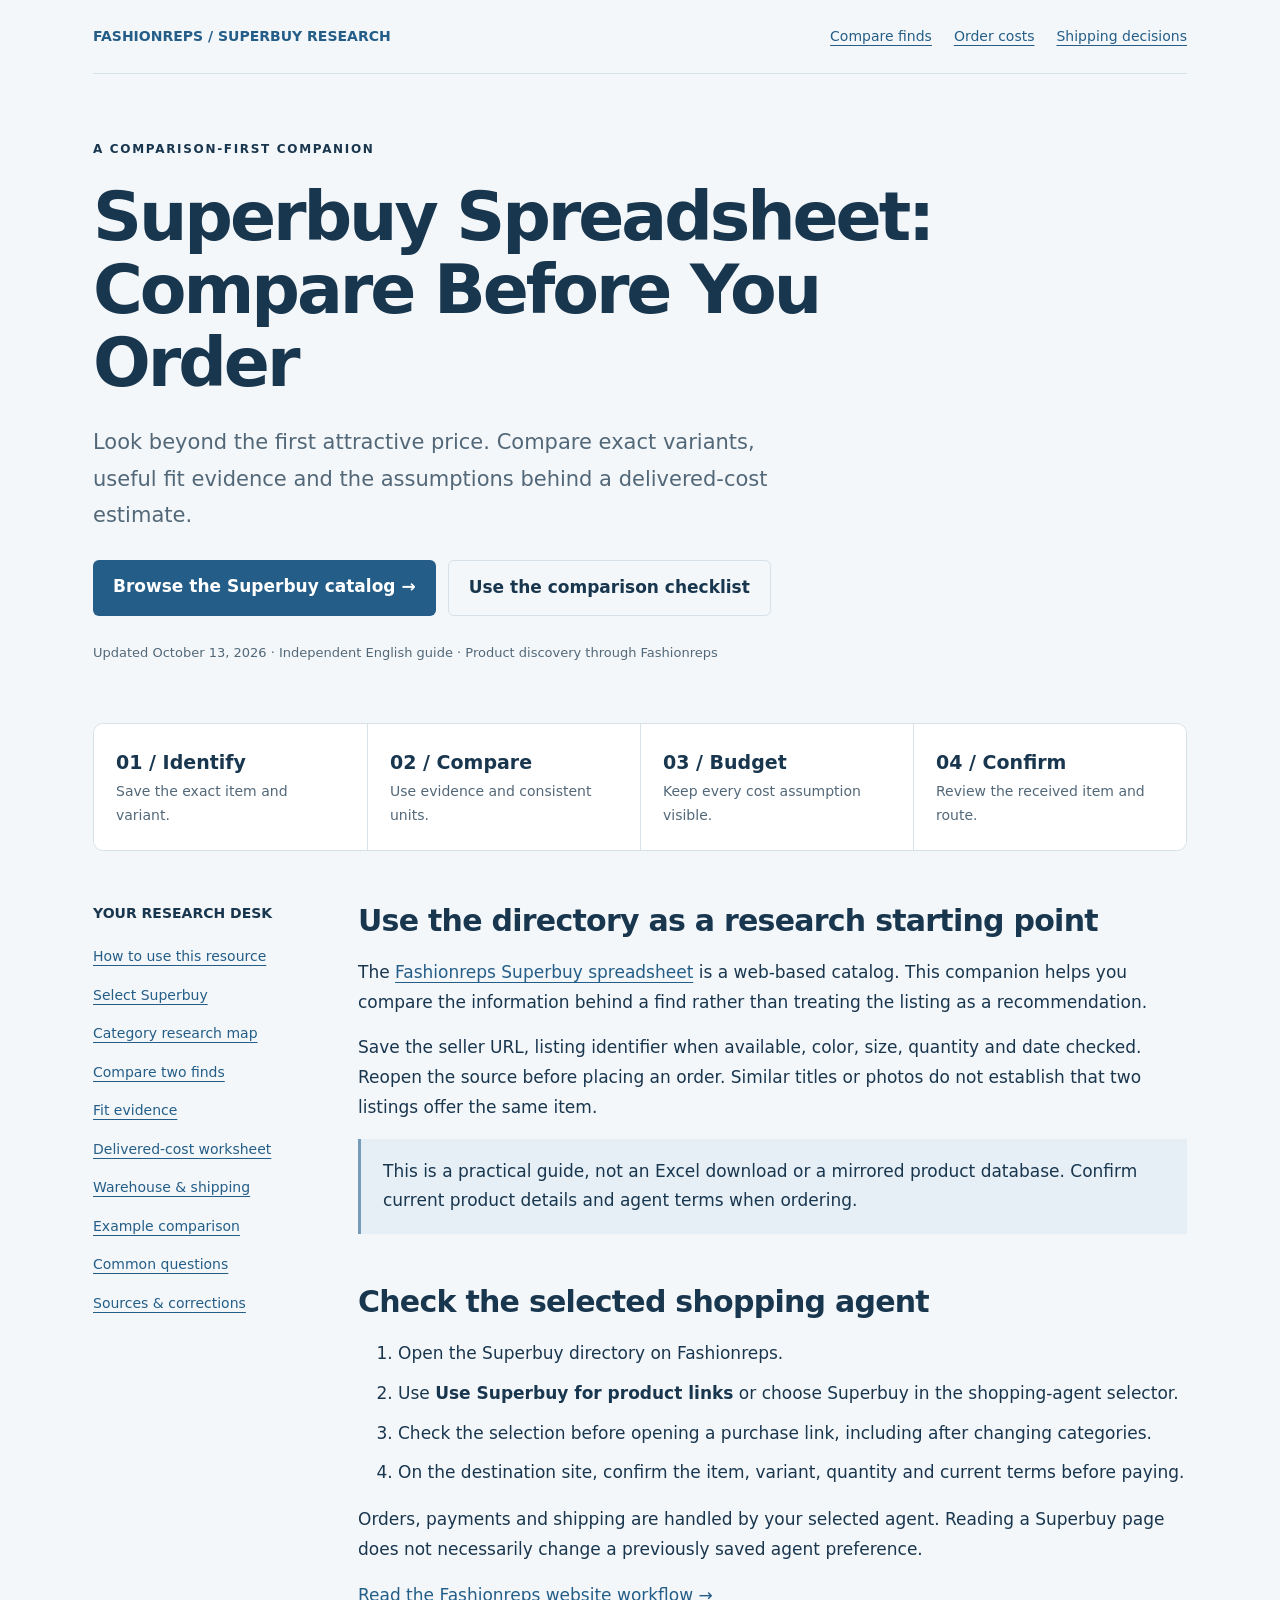
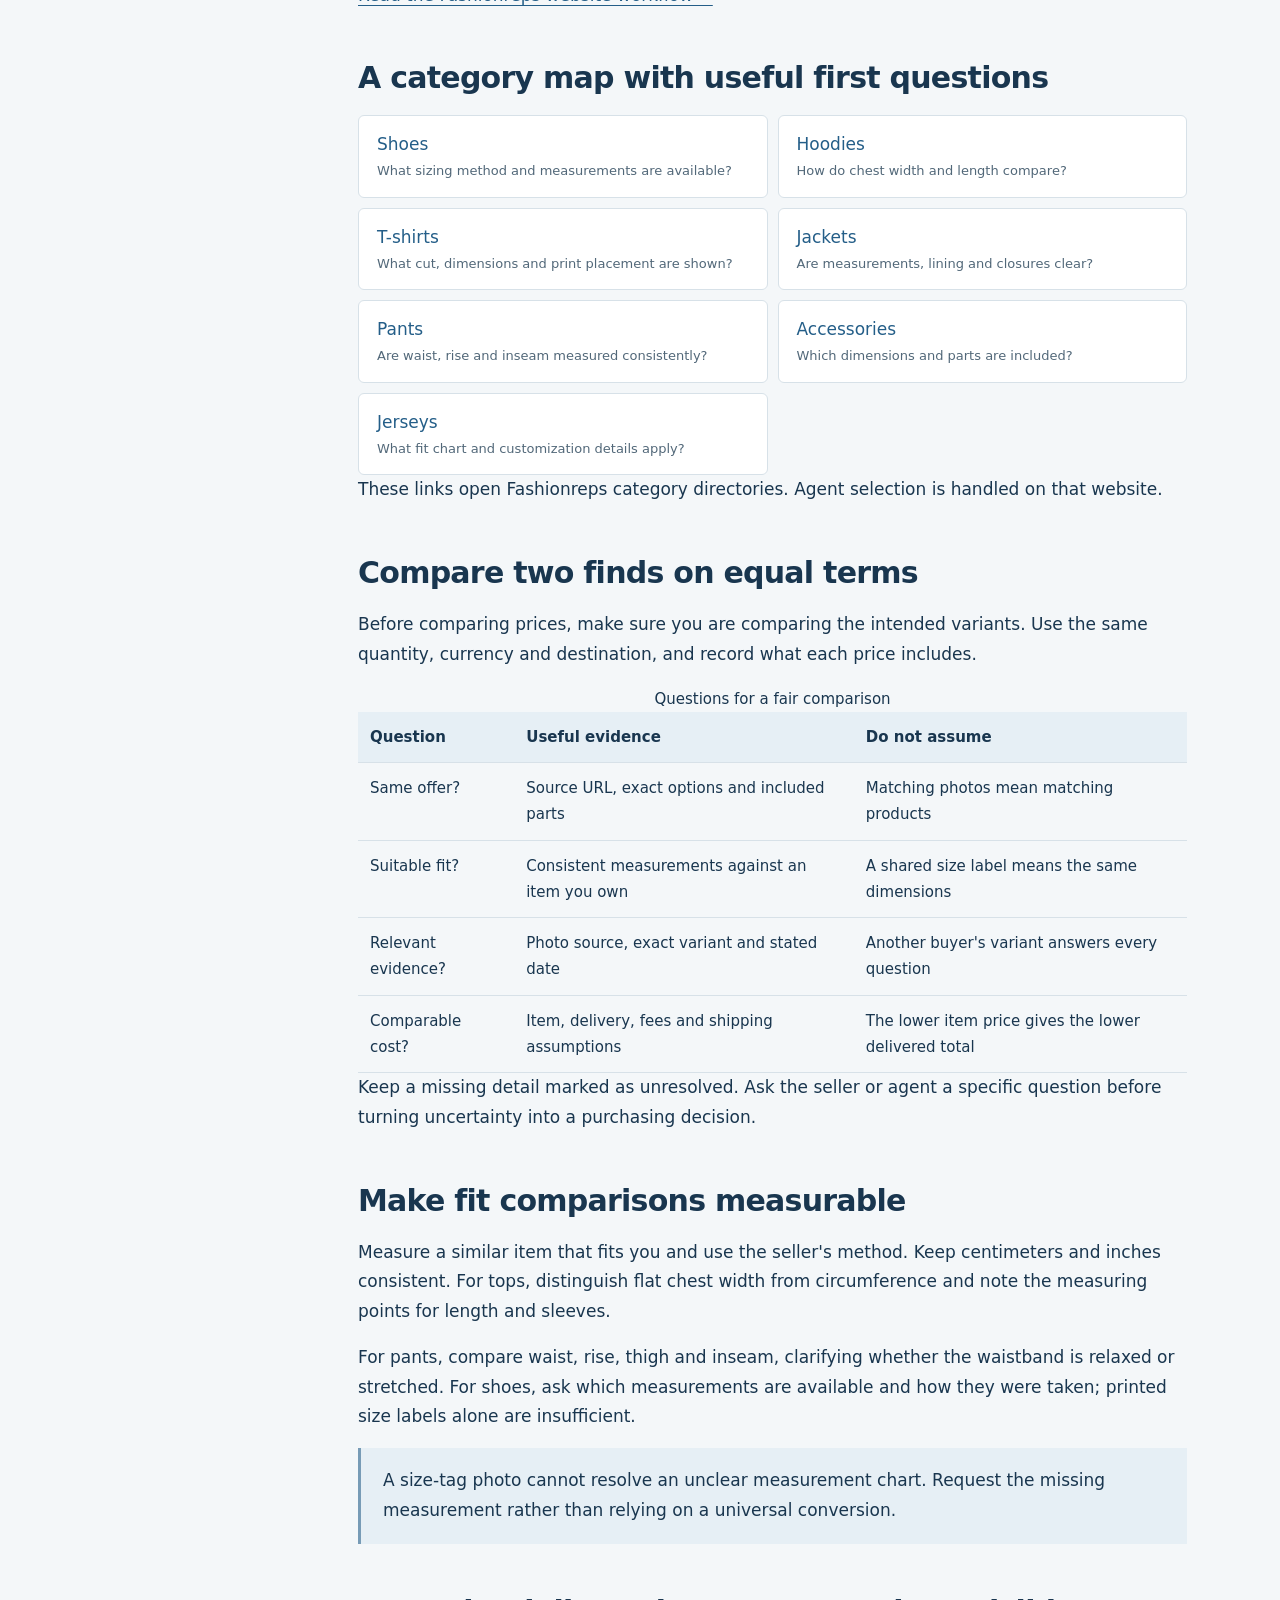
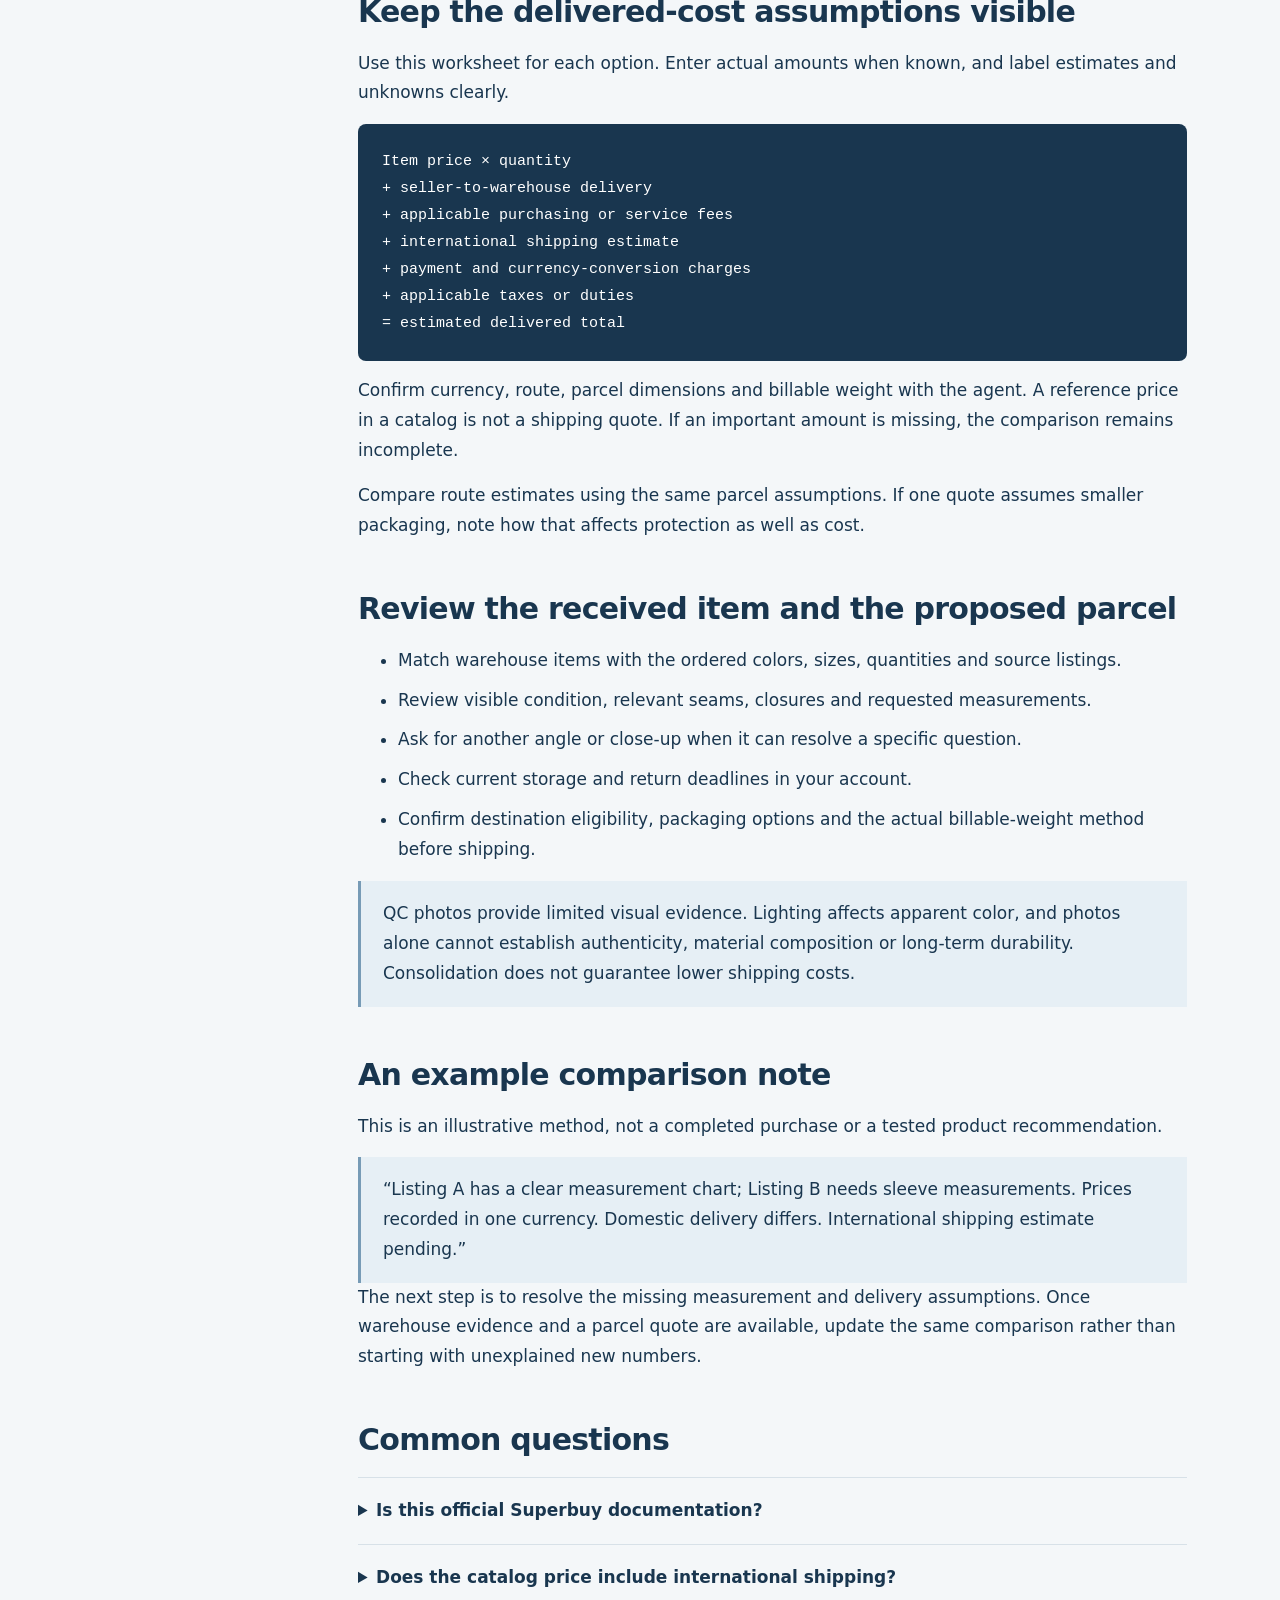
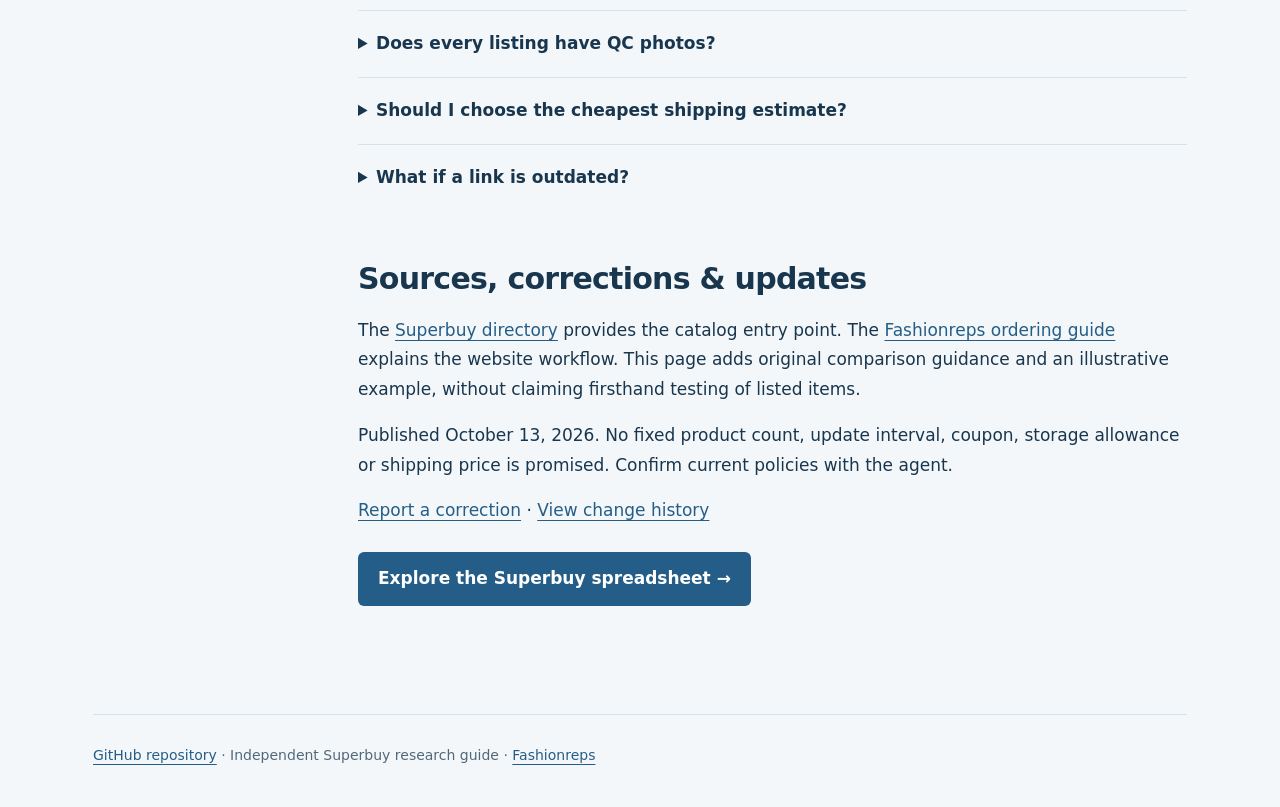
==== index.html @ dc0d7390 "Publish Superbuy product comparison guide" ====
<!doctype html>
<html lang="en"><head><meta charset="utf-8"><meta name="viewport" content="width=device-width, initial-scale=1">
<title>Superbuy Spreadsheet Guide: Compare Finds, Fit &amp; Order Costs</title>
<meta name="description" content="Use a Superbuy spreadsheet with a clear comparison method. Check product variants, fit evidence, fees and shipping assumptions before placing your order.">
<link rel="canonical" href="https://superbuysheet.github.io/Superbuy-Spreadsheet/">
<meta property="og:title" content="Superbuy Spreadsheet: Compare Before You Order"><meta property="og:description" content="A practical product research and delivered-cost comparison guide."><meta property="og:type" content="website"><meta property="og:url" content="https://superbuysheet.github.io/Superbuy-Spreadsheet/"><meta name="theme-color" content="#19364f"><style>
:root{color-scheme:light;--ink:#19364f;--muted:#526879;--paper:#f4f7f9;--line:#d7e1e8;--accent:#245e88}*{box-sizing:border-box}html{scroll-behavior:smooth;scroll-padding-top:25px}body{margin:0;background:var(--paper);color:var(--ink);font:17px/1.75 system-ui,-apple-system,"Segoe UI",sans-serif}a{color:var(--accent);text-underline-offset:4px}a:focus-visible,summary:focus-visible{outline:3px solid #b46117;outline-offset:5px}.wrap{max-width:1150px;margin:auto;padding:0 28px}.skip{position:absolute;top:-100px;background:white;padding:12px;z-index:10}.skip:focus{top:10px}.top{display:flex;justify-content:space-between;gap:20px;padding:24px 0;border-bottom:1px solid var(--line);font-size:14px}.brand{font-weight:750;text-decoration:none}.top nav{display:flex;gap:22px}.hero{padding:65px 0 42px;max-width:900px}.eyebrow{font-size:12px;font-weight:750;letter-spacing:.14em;text-transform:uppercase}h1{font-size:clamp(40px,6vw,68px);line-height:1.08;letter-spacing:-.045em;margin:20px 0 24px}.intro{font-size:21px;max-width:730px;color:var(--muted)}.actions{display:flex;flex-wrap:wrap;gap:12px;margin:26px 0}.button{background:var(--accent);color:white;padding:12px 20px;border-radius:6px;text-decoration:none;font-weight:650}.secondary{background:transparent;color:var(--ink);border:1px solid var(--line)}.meta{font-size:13px;color:var(--muted)}.route{display:grid;grid-template-columns:repeat(4,1fr);border:1px solid var(--line);border-radius:10px;margin-bottom:50px;overflow:hidden}.route div{padding:22px;background:white}.route div+div{border-left:1px solid var(--line)}.route b{display:block;font-size:19px}.route span{display:block;font-size:14px;color:var(--muted)}.layout{display:grid;grid-template-columns:210px minmax(0,1fr);gap:55px;padding-bottom:60px}.toc{position:sticky;top:24px;align-self:start;font-size:14px}.toc a{display:block;padding:7px 0}.toc strong{display:block;margin-bottom:12px}section{margin-bottom:48px}h2{font-size:30px;line-height:1.3;letter-spacing:-.025em;margin:0 0 18px}p{margin:0 0 16px}li{margin-bottom:10px}.note{border-left:3px solid #779bb6;background:#e6eff5;padding:18px 22px}.cards{display:grid;grid-template-columns:repeat(2,1fr);gap:10px}.cards a{display:block;background:white;border:1px solid var(--line);border-radius:6px;padding:14px 18px;text-decoration:none}.cards span{display:block;color:var(--muted);font-size:13px}.table-scroll{overflow-x:auto}table{width:100%;border-collapse:collapse;font-size:15px}th,td{padding:12px;border-bottom:1px solid var(--line);text-align:left;vertical-align:top}th{background:#e6eff5}.worksheet{background:#19364f;color:#fff;padding:24px;border-radius:8px;white-space:pre-wrap;font:15px/1.8 ui-monospace,monospace}details{border-top:1px solid var(--line);padding:18px 0}summary{cursor:pointer;font-weight:650}details p{margin-top:12px}.footer{border-top:1px solid var(--line);padding:28px 0 40px;font-size:14px;color:var(--muted)}@media(max-width:760px){.wrap{padding:0 20px}.top nav{flex-wrap:wrap;justify-content:flex-end;gap:10px}.hero{padding-top:40px}.intro{font-size:18px}.layout{grid-template-columns:1fr;gap:28px}.toc{position:static;border-bottom:1px solid var(--line);padding-bottom:20px}.toc a{display:inline-block;margin-right:14px}.route{grid-template-columns:1fr 1fr}.route div+div{border-left:0}.route div{border-bottom:1px solid var(--line)}.cards{grid-template-columns:1fr}}@media(prefers-reduced-motion:reduce){html{scroll-behavior:auto}}
</style></head>
<body><a class="skip" href="#guide">Skip to the guide</a><div class="wrap"><header class="top"><a class="brand" href="./">FASHIONREPS / SUPERBUY RESEARCH</a><nav aria-label="Main navigation"><a href="#compare">Compare finds</a><a href="#cost">Order costs</a><a href="#shipping">Shipping decisions</a></nav></header>
<main id="guide"><div class="hero"><div class="eyebrow">A comparison-first companion</div><h1>Superbuy Spreadsheet:<br>Compare Before You Order</h1><p class="intro">Look beyond the first attractive price. Compare exact variants, useful fit evidence and the assumptions behind a delivered-cost estimate.</p><div class="actions"><a class="button" href="https://fashion-reps.net/superbuy-spreadsheet">Browse the Superbuy catalog →</a><a class="button secondary" href="#compare">Use the comparison checklist</a></div><p class="meta">Updated <time datetime="2026-10-13">October 13, 2026</time> · Independent English guide · Product discovery through Fashionreps</p></div>
<div class="route" aria-label="Comparison stages"><div><b>01 / Identify</b><span>Save the exact item and variant.</span></div><div><b>02 / Compare</b><span>Use evidence and consistent units.</span></div><div><b>03 / Budget</b><span>Keep every cost assumption visible.</span></div><div><b>04 / Confirm</b><span>Review the received item and route.</span></div></div>
<div class="layout"><aside class="toc"><nav aria-label="Guide contents"><strong>YOUR RESEARCH DESK</strong><a href="#overview">How to use this resource</a><a href="#agent">Select Superbuy</a><a href="#categories">Category research map</a><a href="#compare">Compare two finds</a><a href="#fit">Fit evidence</a><a href="#cost">Delivered-cost worksheet</a><a href="#shipping">Warehouse &amp; shipping</a><a href="#example">Example comparison</a><a href="#faq">Common questions</a><a href="#sources">Sources &amp; corrections</a></nav></aside><article>
<section id="overview"><h2>Use the directory as a research starting point</h2><p>The <a href="https://fashion-reps.net/superbuy-spreadsheet">Fashionreps Superbuy spreadsheet</a> is a web-based catalog. This companion helps you compare the information behind a find rather than treating the listing as a recommendation.</p><p>Save the seller URL, listing identifier when available, color, size, quantity and date checked. Reopen the source before placing an order. Similar titles or photos do not establish that two listings offer the same item.</p><div class="note">This is a practical guide, not an Excel download or a mirrored product database. Confirm current product details and agent terms when ordering.</div></section>
<section id="agent"><h2>Check the selected shopping agent</h2><ol><li>Open the Superbuy directory on Fashionreps.</li><li>Use <strong>Use Superbuy for product links</strong> or choose Superbuy in the shopping-agent selector.</li><li>Check the selection before opening a purchase link, including after changing categories.</li><li>On the destination site, confirm the item, variant, quantity and current terms before paying.</li></ol><p>Orders, payments and shipping are handled by your selected agent. Reading a Superbuy page does not necessarily change a previously saved agent preference.</p><p><a href="https://fashion-reps.net/how-it-works">Read the Fashionreps website workflow →</a></p></section>
<section id="categories"><h2>A category map with useful first questions</h2><div class="cards"><a href="https://fashion-reps.net/shoes">Shoes<span>What sizing method and measurements are available?</span></a><a href="https://fashion-reps.net/hoodies">Hoodies<span>How do chest width and length compare?</span></a><a href="https://fashion-reps.net/t-shirts">T-shirts<span>What cut, dimensions and print placement are shown?</span></a><a href="https://fashion-reps.net/jackets">Jackets<span>Are measurements, lining and closures clear?</span></a><a href="https://fashion-reps.net/pants">Pants<span>Are waist, rise and inseam measured consistently?</span></a><a href="https://fashion-reps.net/accessories">Accessories<span>Which dimensions and parts are included?</span></a><a href="https://fashion-reps.net/jersey">Jerseys<span>What fit chart and customization details apply?</span></a></div><p>These links open Fashionreps category directories. Agent selection is handled on that website.</p></section>
<section id="compare"><h2>Compare two finds on equal terms</h2><p>Before comparing prices, make sure you are comparing the intended variants. Use the same quantity, currency and destination, and record what each price includes.</p><div class="table-scroll"><table><caption>Questions for a fair comparison</caption><thead><tr><th scope="col">Question</th><th scope="col">Useful evidence</th><th scope="col">Do not assume</th></tr></thead><tbody><tr><td>Same offer?</td><td>Source URL, exact options and included parts</td><td>Matching photos mean matching products</td></tr><tr><td>Suitable fit?</td><td>Consistent measurements against an item you own</td><td>A shared size label means the same dimensions</td></tr><tr><td>Relevant evidence?</td><td>Photo source, exact variant and stated date</td><td>Another buyer's variant answers every question</td></tr><tr><td>Comparable cost?</td><td>Item, delivery, fees and shipping assumptions</td><td>The lower item price gives the lower delivered total</td></tr></tbody></table></div><p>Keep a missing detail marked as unresolved. Ask the seller or agent a specific question before turning uncertainty into a purchasing decision.</p></section>
<section id="fit"><h2>Make fit comparisons measurable</h2><p>Measure a similar item that fits you and use the seller's method. Keep centimeters and inches consistent. For tops, distinguish flat chest width from circumference and note the measuring points for length and sleeves.</p><p>For pants, compare waist, rise, thigh and inseam, clarifying whether the waistband is relaxed or stretched. For shoes, ask which measurements are available and how they were taken; printed size labels alone are insufficient.</p><div class="note">A size-tag photo cannot resolve an unclear measurement chart. Request the missing measurement rather than relying on a universal conversion.</div></section>
<section id="cost"><h2>Keep the delivered-cost assumptions visible</h2><p>Use this worksheet for each option. Enter actual amounts when known, and label estimates and unknowns clearly.</p><pre class="worksheet">Item price × quantity
+ seller-to-warehouse delivery
+ applicable purchasing or service fees
+ international shipping estimate
+ payment and currency-conversion charges
+ applicable taxes or duties
= estimated delivered total</pre><p>Confirm currency, route, parcel dimensions and billable weight with the agent. A reference price in a catalog is not a shipping quote. If an important amount is missing, the comparison remains incomplete.</p><p>Compare route estimates using the same parcel assumptions. If one quote assumes smaller packaging, note how that affects protection as well as cost.</p></section>
<section id="shipping"><h2>Review the received item and the proposed parcel</h2><ul><li>Match warehouse items with the ordered colors, sizes, quantities and source listings.</li><li>Review visible condition, relevant seams, closures and requested measurements.</li><li>Ask for another angle or close-up when it can resolve a specific question.</li><li>Check current storage and return deadlines in your account.</li><li>Confirm destination eligibility, packaging options and the actual billable-weight method before shipping.</li></ul><div class="note">QC photos provide limited visual evidence. Lighting affects apparent color, and photos alone cannot establish authenticity, material composition or long-term durability. Consolidation does not guarantee lower shipping costs.</div></section>
<section id="example"><h2>An example comparison note</h2><p>This is an illustrative method, not a completed purchase or a tested product recommendation.</p><div class="note">“Listing A has a clear measurement chart; Listing B needs sleeve measurements. Prices recorded in one currency. Domestic delivery differs. International shipping estimate pending.”</div><p>The next step is to resolve the missing measurement and delivery assumptions. Once warehouse evidence and a parcel quote are available, update the same comparison rather than starting with unexplained new numbers.</p></section>
<section id="faq"><h2>Common questions</h2><details><summary>Is this official Superbuy documentation?</summary><p>No. This independent guide links to Fashionreps. Platform and brand names identify services or listings without implying endorsement.</p></details><details><summary>Does the catalog price include international shipping?</summary><p>Treat it as a reference item price. Confirm delivery, fees, shipping and other applicable costs on the agent's site.</p></details><details><summary>Does every listing have QC photos?</summary><p>Check the individual listing for available evidence. Coverage is not guaranteed, and a photo set may not answer your fit or quality question.</p></details><details><summary>Should I choose the cheapest shipping estimate?</summary><p>Compare eligibility, parcel assumptions, packaging and current terms first. This guide does not recommend a universal route or guarantee delivery time.</p></details><details><summary>What if a link is outdated?</summary><p>Check the source and report the URL, expected result, actual result and date checked through the repository's correction link. Do not include private order or account details.</p></details></section>
<section id="sources"><h2>Sources, corrections &amp; updates</h2><p>The <a href="https://fashion-reps.net/superbuy-spreadsheet">Superbuy directory</a> provides the catalog entry point. The <a href="https://fashion-reps.net/how-it-works">Fashionreps ordering guide</a> explains the website workflow. This page adds original comparison guidance and an illustrative example, without claiming firsthand testing of listed items.</p><p>Published October 13, 2026. No fixed product count, update interval, coupon, storage allowance or shipping price is promised. Confirm current policies with the agent.</p><p><a href="https://github.com/superbuysheet/Superbuy-Spreadsheet/issues/new">Report a correction</a> · <a href="https://github.com/superbuysheet/Superbuy-Spreadsheet/commits/main/">View change history</a></p><div class="actions"><a class="button" href="https://fashion-reps.net/superbuy-spreadsheet">Explore the Superbuy spreadsheet →</a></div></section>
</article></div></main><footer class="footer"><a href="https://github.com/superbuysheet/Superbuy-Spreadsheet">GitHub repository</a> · Independent Superbuy research guide · <a href="https://fashion-reps.net/">Fashionreps</a></footer></div></body></html>
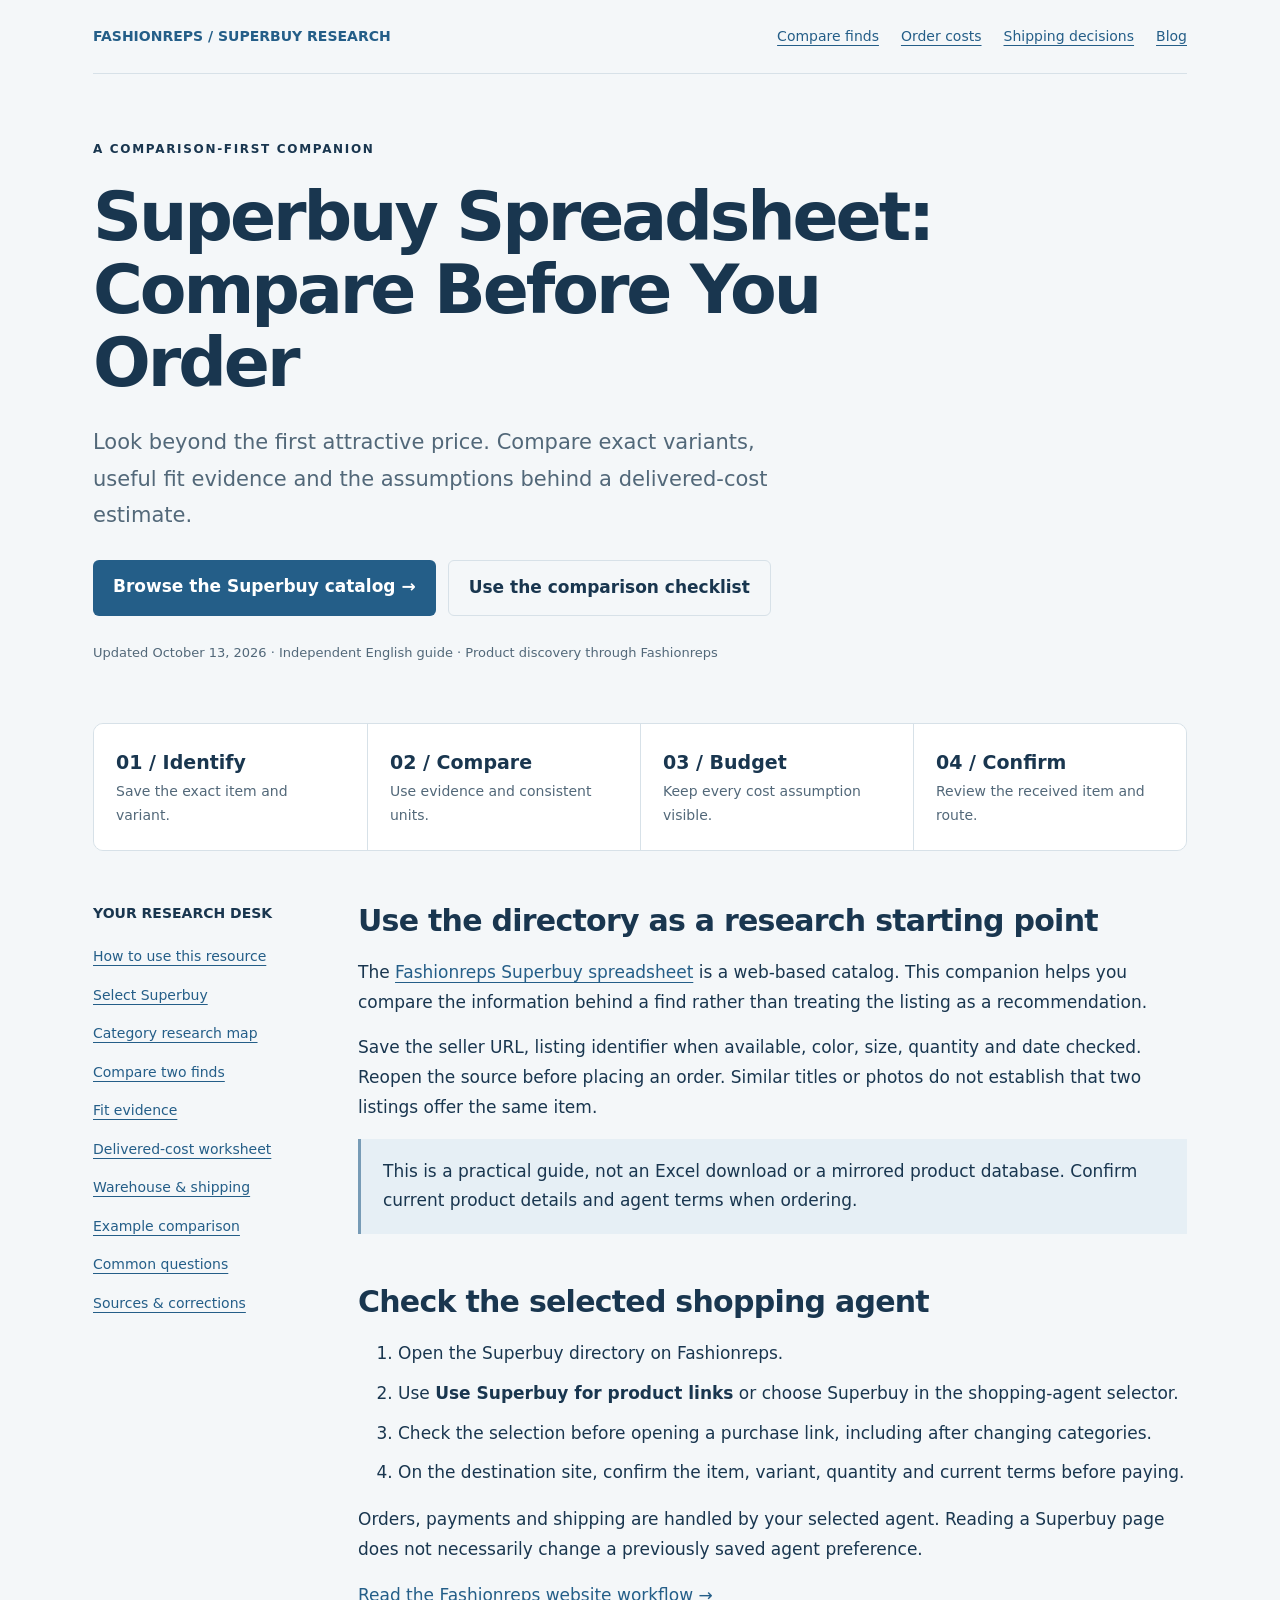
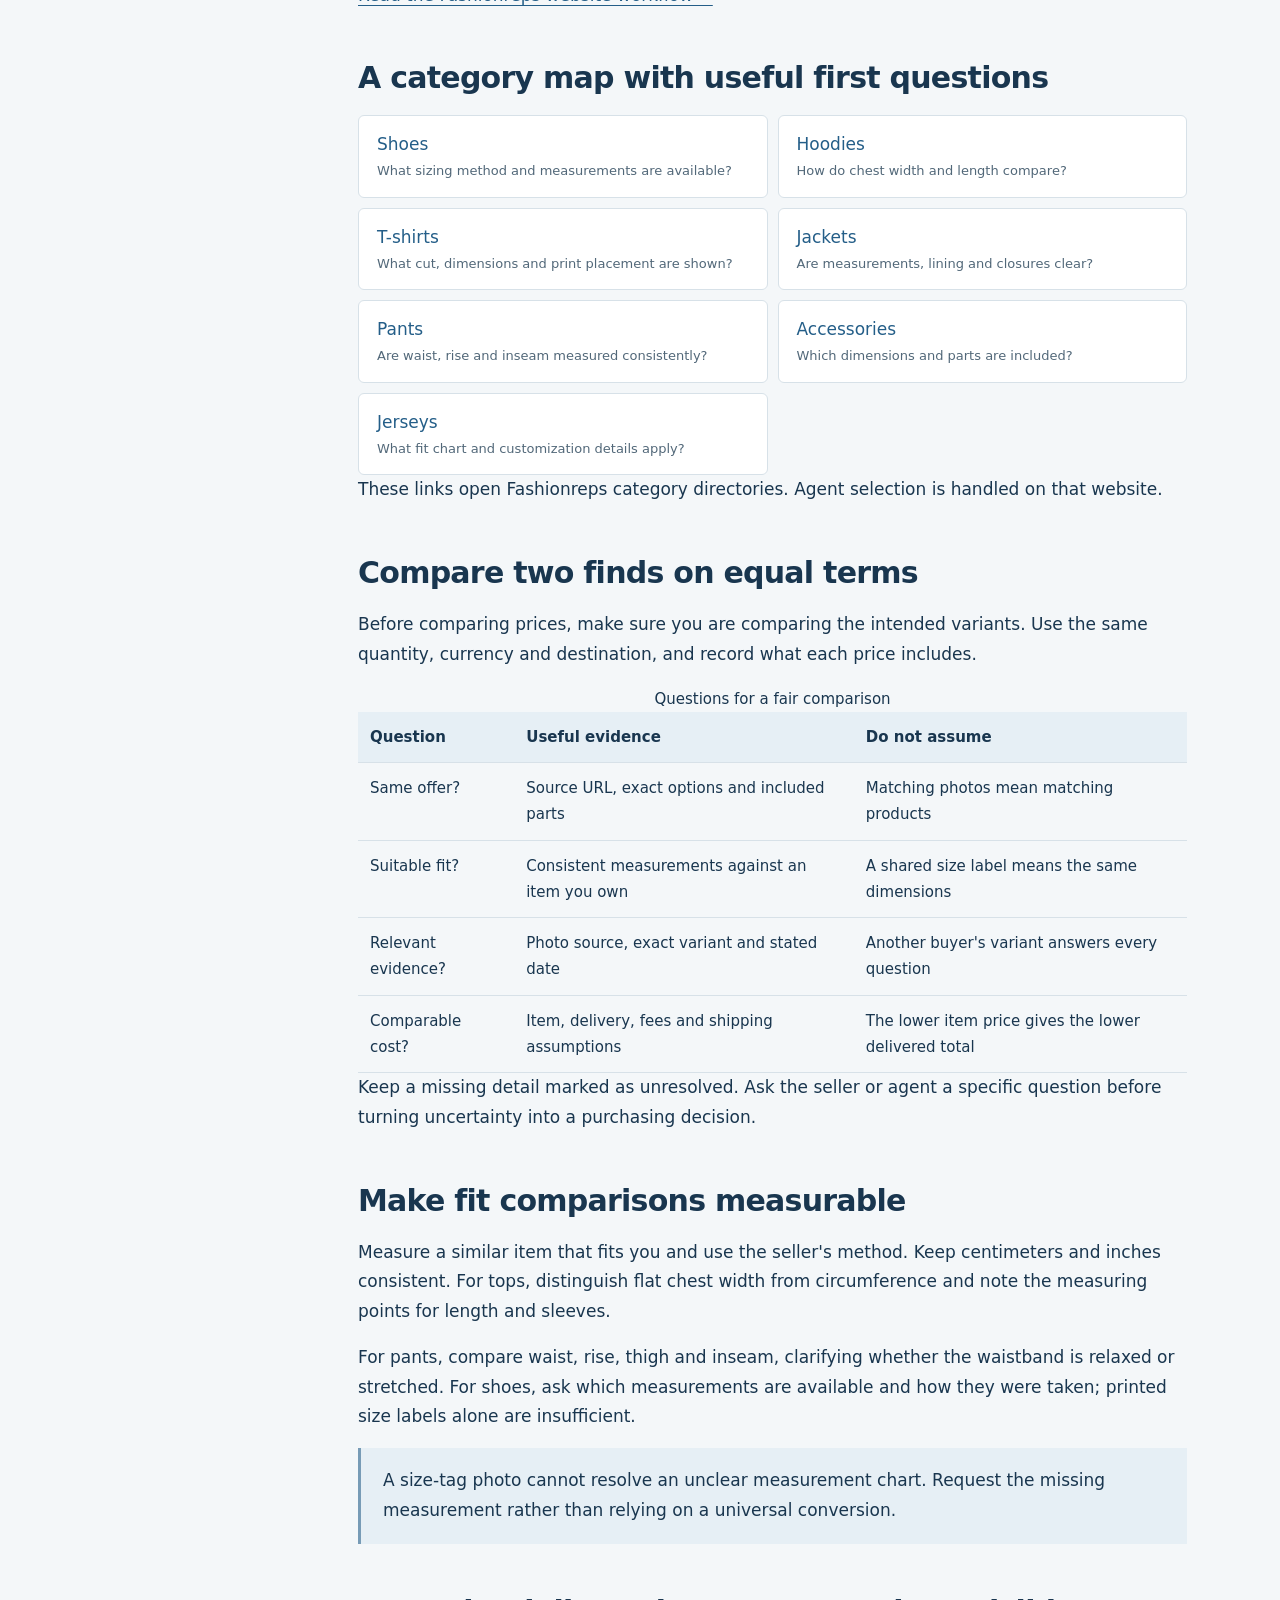
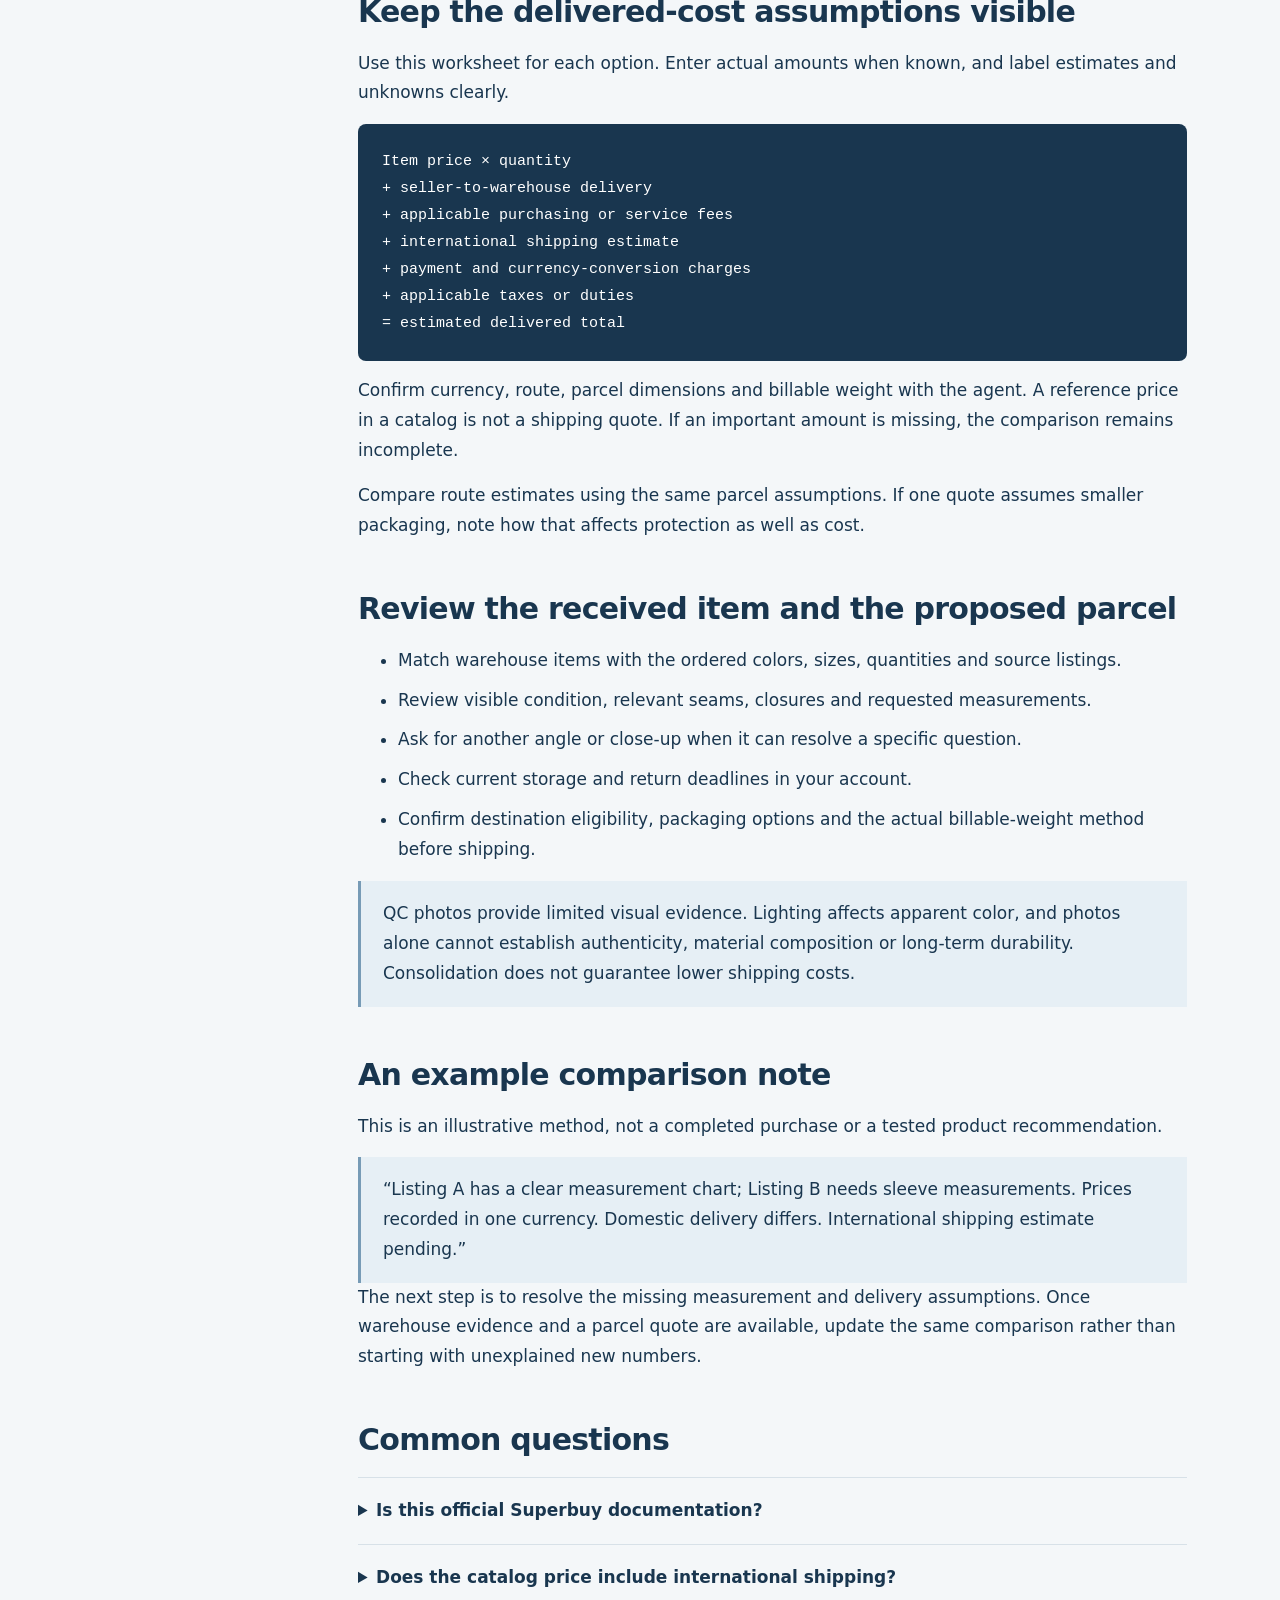
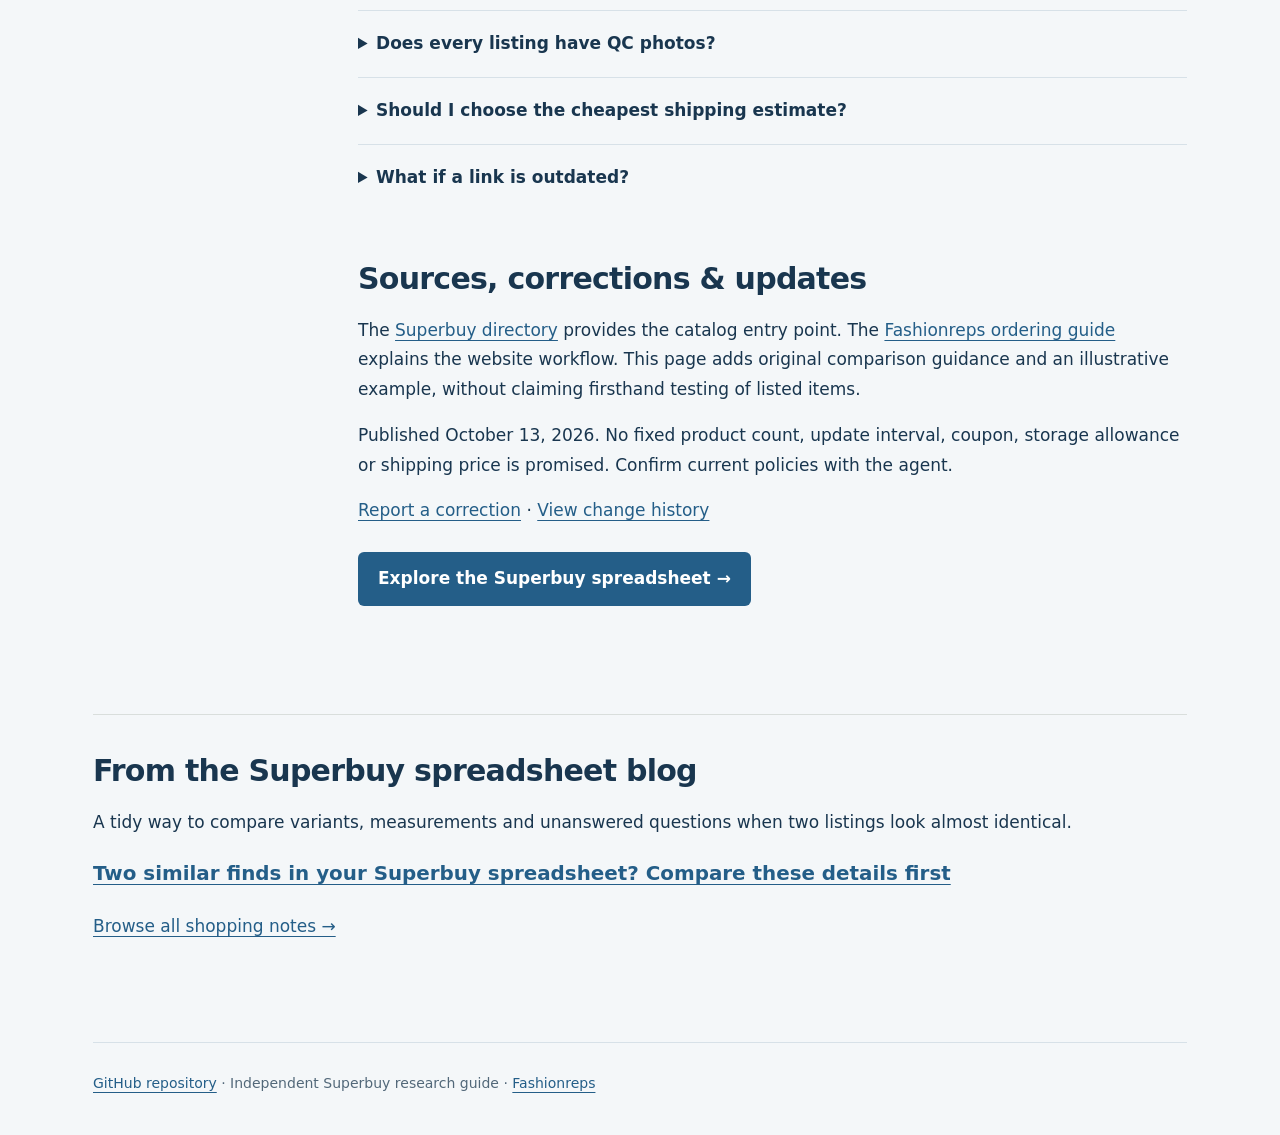
==== commit cddf6afe: "Add blog section and first shopping notes article" ====
--- a/index.html
+++ b/index.html
@@ -6,7 +6,7 @@
 <meta property="og:title" content="Superbuy Spreadsheet: Compare Before You Order"><meta property="og:description" content="A practical product research and delivered-cost comparison guide."><meta property="og:type" content="website"><meta property="og:url" content="https://superbuysheet.github.io/Superbuy-Spreadsheet/"><meta name="theme-color" content="#19364f"><style>
 :root{color-scheme:light;--ink:#19364f;--muted:#526879;--paper:#f4f7f9;--line:#d7e1e8;--accent:#245e88}*{box-sizing:border-box}html{scroll-behavior:smooth;scroll-padding-top:25px}body{margin:0;background:var(--paper);color:var(--ink);font:17px/1.75 system-ui,-apple-system,"Segoe UI",sans-serif}a{color:var(--accent);text-underline-offset:4px}a:focus-visible,summary:focus-visible{outline:3px solid #b46117;outline-offset:5px}.wrap{max-width:1150px;margin:auto;padding:0 28px}.skip{position:absolute;top:-100px;background:white;padding:12px;z-index:10}.skip:focus{top:10px}.top{display:flex;justify-content:space-between;gap:20px;padding:24px 0;border-bottom:1px solid var(--line);font-size:14px}.brand{font-weight:750;text-decoration:none}.top nav{display:flex;gap:22px}.hero{padding:65px 0 42px;max-width:900px}.eyebrow{font-size:12px;font-weight:750;letter-spacing:.14em;text-transform:uppercase}h1{font-size:clamp(40px,6vw,68px);line-height:1.08;letter-spacing:-.045em;margin:20px 0 24px}.intro{font-size:21px;max-width:730px;color:var(--muted)}.actions{display:flex;flex-wrap:wrap;gap:12px;margin:26px 0}.button{background:var(--accent);color:white;padding:12px 20px;border-radius:6px;text-decoration:none;font-weight:650}.secondary{background:transparent;color:var(--ink);border:1px solid var(--line)}.meta{font-size:13px;color:var(--muted)}.route{display:grid;grid-template-columns:repeat(4,1fr);border:1px solid var(--line);border-radius:10px;margin-bottom:50px;overflow:hidden}.route div{padding:22px;background:white}.route div+div{border-left:1px solid var(--line)}.route b{display:block;font-size:19px}.route span{display:block;font-size:14px;color:var(--muted)}.layout{display:grid;grid-template-columns:210px minmax(0,1fr);gap:55px;padding-bottom:60px}.toc{position:sticky;top:24px;align-self:start;font-size:14px}.toc a{display:block;padding:7px 0}.toc strong{display:block;margin-bottom:12px}section{margin-bottom:48px}h2{font-size:30px;line-height:1.3;letter-spacing:-.025em;margin:0 0 18px}p{margin:0 0 16px}li{margin-bottom:10px}.note{border-left:3px solid #779bb6;background:#e6eff5;padding:18px 22px}.cards{display:grid;grid-template-columns:repeat(2,1fr);gap:10px}.cards a{display:block;background:white;border:1px solid var(--line);border-radius:6px;padding:14px 18px;text-decoration:none}.cards span{display:block;color:var(--muted);font-size:13px}.table-scroll{overflow-x:auto}table{width:100%;border-collapse:collapse;font-size:15px}th,td{padding:12px;border-bottom:1px solid var(--line);text-align:left;vertical-align:top}th{background:#e6eff5}.worksheet{background:#19364f;color:#fff;padding:24px;border-radius:8px;white-space:pre-wrap;font:15px/1.8 ui-monospace,monospace}details{border-top:1px solid var(--line);padding:18px 0}summary{cursor:pointer;font-weight:650}details p{margin-top:12px}.footer{border-top:1px solid var(--line);padding:28px 0 40px;font-size:14px;color:var(--muted)}@media(max-width:760px){.wrap{padding:0 20px}.top nav{flex-wrap:wrap;justify-content:flex-end;gap:10px}.hero{padding-top:40px}.intro{font-size:18px}.layout{grid-template-columns:1fr;gap:28px}.toc{position:static;border-bottom:1px solid var(--line);padding-bottom:20px}.toc a{display:inline-block;margin-right:14px}.route{grid-template-columns:1fr 1fr}.route div+div{border-left:0}.route div{border-bottom:1px solid var(--line)}.cards{grid-template-columns:1fr}}@media(prefers-reduced-motion:reduce){html{scroll-behavior:auto}}
 </style></head>
-<body><a class="skip" href="#guide">Skip to the guide</a><div class="wrap"><header class="top"><a class="brand" href="./">FASHIONREPS / SUPERBUY RESEARCH</a><nav aria-label="Main navigation"><a href="#compare">Compare finds</a><a href="#cost">Order costs</a><a href="#shipping">Shipping decisions</a></nav></header>
+<body><a class="skip" href="#guide">Skip to the guide</a><div class="wrap"><header class="top"><a class="brand" href="./">FASHIONREPS / SUPERBUY RESEARCH</a><nav aria-label="Main navigation"><a href="#compare">Compare finds</a><a href="#cost">Order costs</a><a href="#shipping">Shipping decisions</a><a href="blog.html">Blog</a></nav></header>
 <main id="guide"><div class="hero"><div class="eyebrow">A comparison-first companion</div><h1>Superbuy Spreadsheet:<br>Compare Before You Order</h1><p class="intro">Look beyond the first attractive price. Compare exact variants, useful fit evidence and the assumptions behind a delivered-cost estimate.</p><div class="actions"><a class="button" href="https://fashion-reps.net/superbuy-spreadsheet">Browse the Superbuy catalog →</a><a class="button secondary" href="#compare">Use the comparison checklist</a></div><p class="meta">Updated <time datetime="2026-10-13">October 13, 2026</time> · Independent English guide · Product discovery through Fashionreps</p></div>
 <div class="route" aria-label="Comparison stages"><div><b>01 / Identify</b><span>Save the exact item and variant.</span></div><div><b>02 / Compare</b><span>Use evidence and consistent units.</span></div><div><b>03 / Budget</b><span>Keep every cost assumption visible.</span></div><div><b>04 / Confirm</b><span>Review the received item and route.</span></div></div>
 <div class="layout"><aside class="toc"><nav aria-label="Guide contents"><strong>YOUR RESEARCH DESK</strong><a href="#overview">How to use this resource</a><a href="#agent">Select Superbuy</a><a href="#categories">Category research map</a><a href="#compare">Compare two finds</a><a href="#fit">Fit evidence</a><a href="#cost">Delivered-cost worksheet</a><a href="#shipping">Warehouse &amp; shipping</a><a href="#example">Example comparison</a><a href="#faq">Common questions</a><a href="#sources">Sources &amp; corrections</a></nav></aside><article>
@@ -26,4 +26,4 @@
 <section id="example"><h2>An example comparison note</h2><p>This is an illustrative method, not a completed purchase or a tested product recommendation.</p><div class="note">“Listing A has a clear measurement chart; Listing B needs sleeve measurements. Prices recorded in one currency. Domestic delivery differs. International shipping estimate pending.”</div><p>The next step is to resolve the missing measurement and delivery assumptions. Once warehouse evidence and a parcel quote are available, update the same comparison rather than starting with unexplained new numbers.</p></section>
 <section id="faq"><h2>Common questions</h2><details><summary>Is this official Superbuy documentation?</summary><p>No. This independent guide links to Fashionreps. Platform and brand names identify services or listings without implying endorsement.</p></details><details><summary>Does the catalog price include international shipping?</summary><p>Treat it as a reference item price. Confirm delivery, fees, shipping and other applicable costs on the agent's site.</p></details><details><summary>Does every listing have QC photos?</summary><p>Check the individual listing for available evidence. Coverage is not guaranteed, and a photo set may not answer your fit or quality question.</p></details><details><summary>Should I choose the cheapest shipping estimate?</summary><p>Compare eligibility, parcel assumptions, packaging and current terms first. This guide does not recommend a universal route or guarantee delivery time.</p></details><details><summary>What if a link is outdated?</summary><p>Check the source and report the URL, expected result, actual result and date checked through the repository's correction link. Do not include private order or account details.</p></details></section>
 <section id="sources"><h2>Sources, corrections &amp; updates</h2><p>The <a href="https://fashion-reps.net/superbuy-spreadsheet">Superbuy directory</a> provides the catalog entry point. The <a href="https://fashion-reps.net/how-it-works">Fashionreps ordering guide</a> explains the website workflow. This page adds original comparison guidance and an illustrative example, without claiming firsthand testing of listed items.</p><p>Published October 13, 2026. No fixed product count, update interval, coupon, storage allowance or shipping price is promised. Confirm current policies with the agent.</p><p><a href="https://github.com/superbuysheet/Superbuy-Spreadsheet/issues/new">Report a correction</a> · <a href="https://github.com/superbuysheet/Superbuy-Spreadsheet/commits/main/">View change history</a></p><div class="actions"><a class="button" href="https://fashion-reps.net/superbuy-spreadsheet">Explore the Superbuy spreadsheet →</a></div></section>
-</article></div></main><footer class="footer"><a href="https://github.com/superbuysheet/Superbuy-Spreadsheet">GitHub repository</a> · Independent Superbuy research guide · <a href="https://fashion-reps.net/">Fashionreps</a></footer></div></body></html>+</article></div><!-- fleet-blog:start --><section id="blog" style="padding:36px 0;border-top:1px solid #d9dedc"><h2>From the Superbuy spreadsheet blog</h2><p>A tidy way to compare variants, measurements and unanswered questions when two listings look almost identical.</p><h3><a href="blog-compare-two-finds-before-ordering.html">Two similar finds in your Superbuy spreadsheet? Compare these details first</a></h3><p><a href="blog.html">Browse all shopping notes →</a></p></section><!-- fleet-blog:end --></main><footer class="footer"><a href="https://github.com/superbuysheet/Superbuy-Spreadsheet">GitHub repository</a> · Independent Superbuy research guide · <a href="https://fashion-reps.net/">Fashionreps</a></footer></div></body></html>
